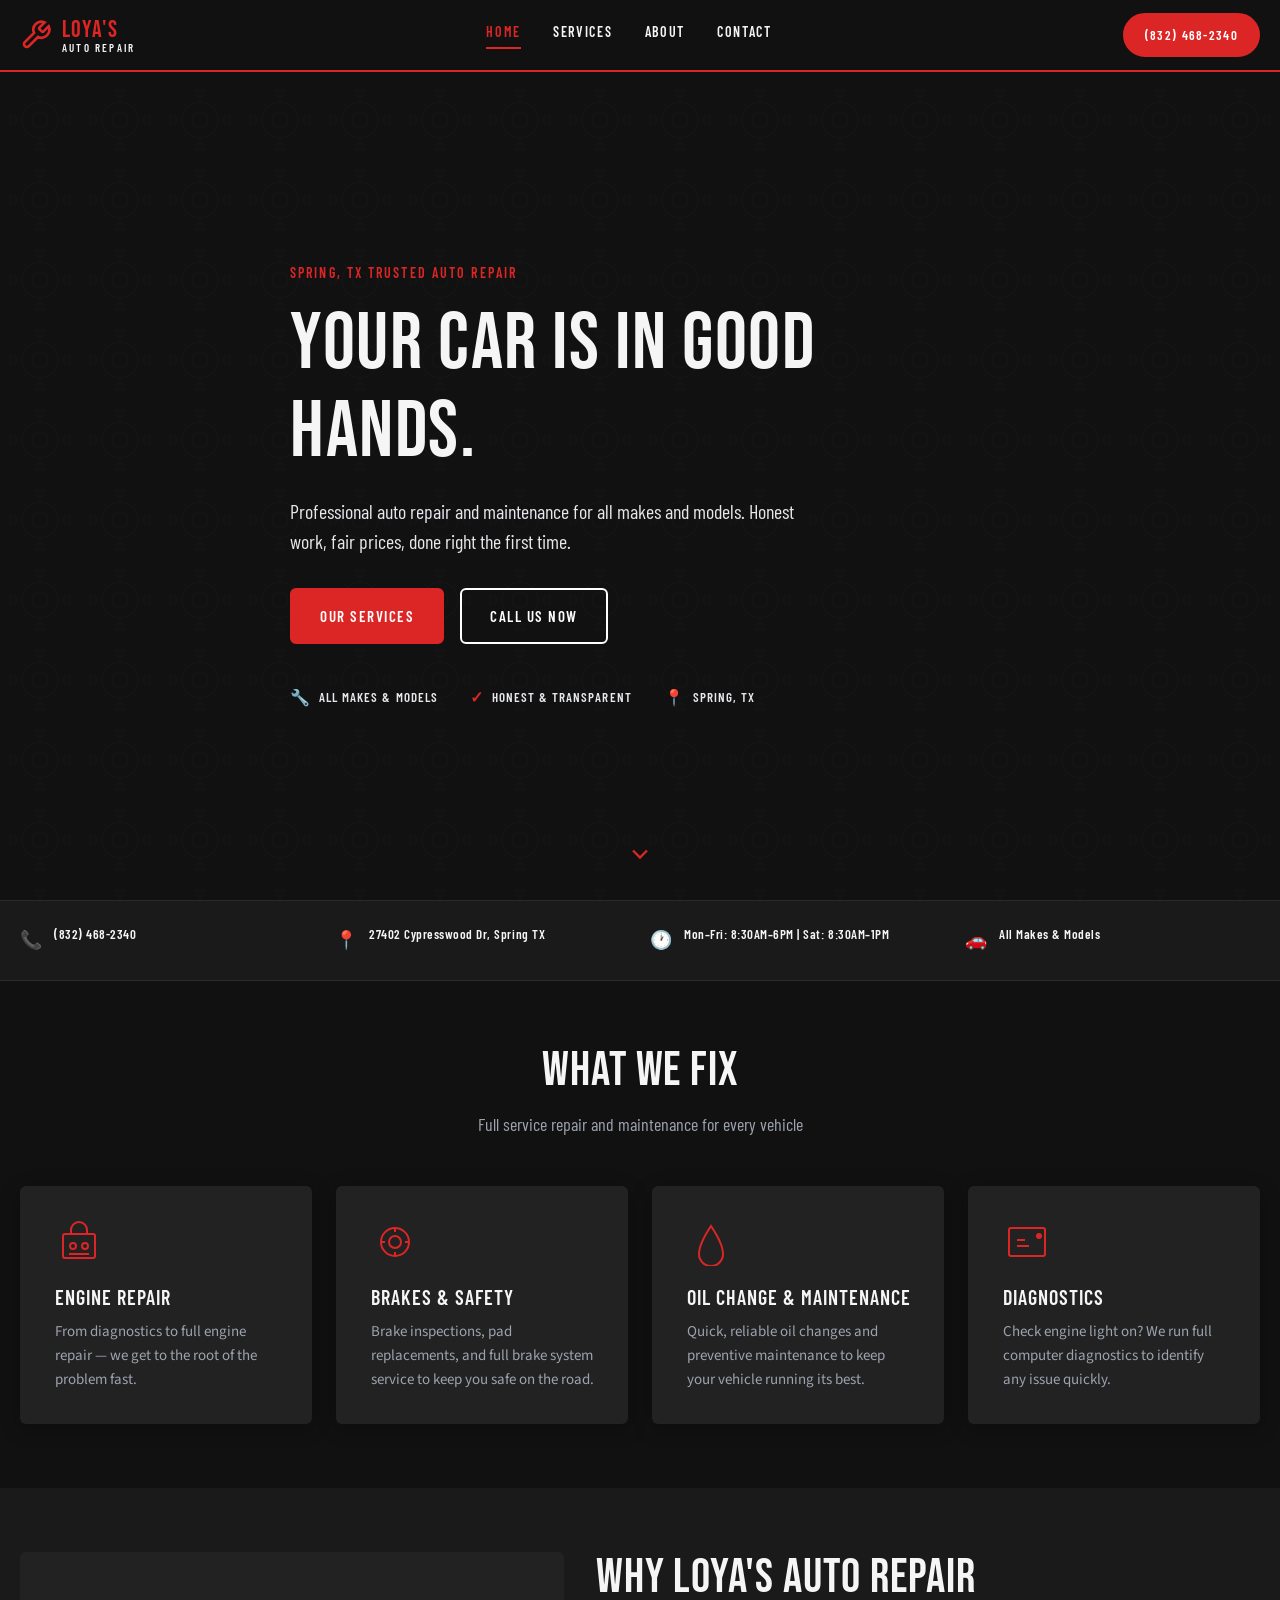
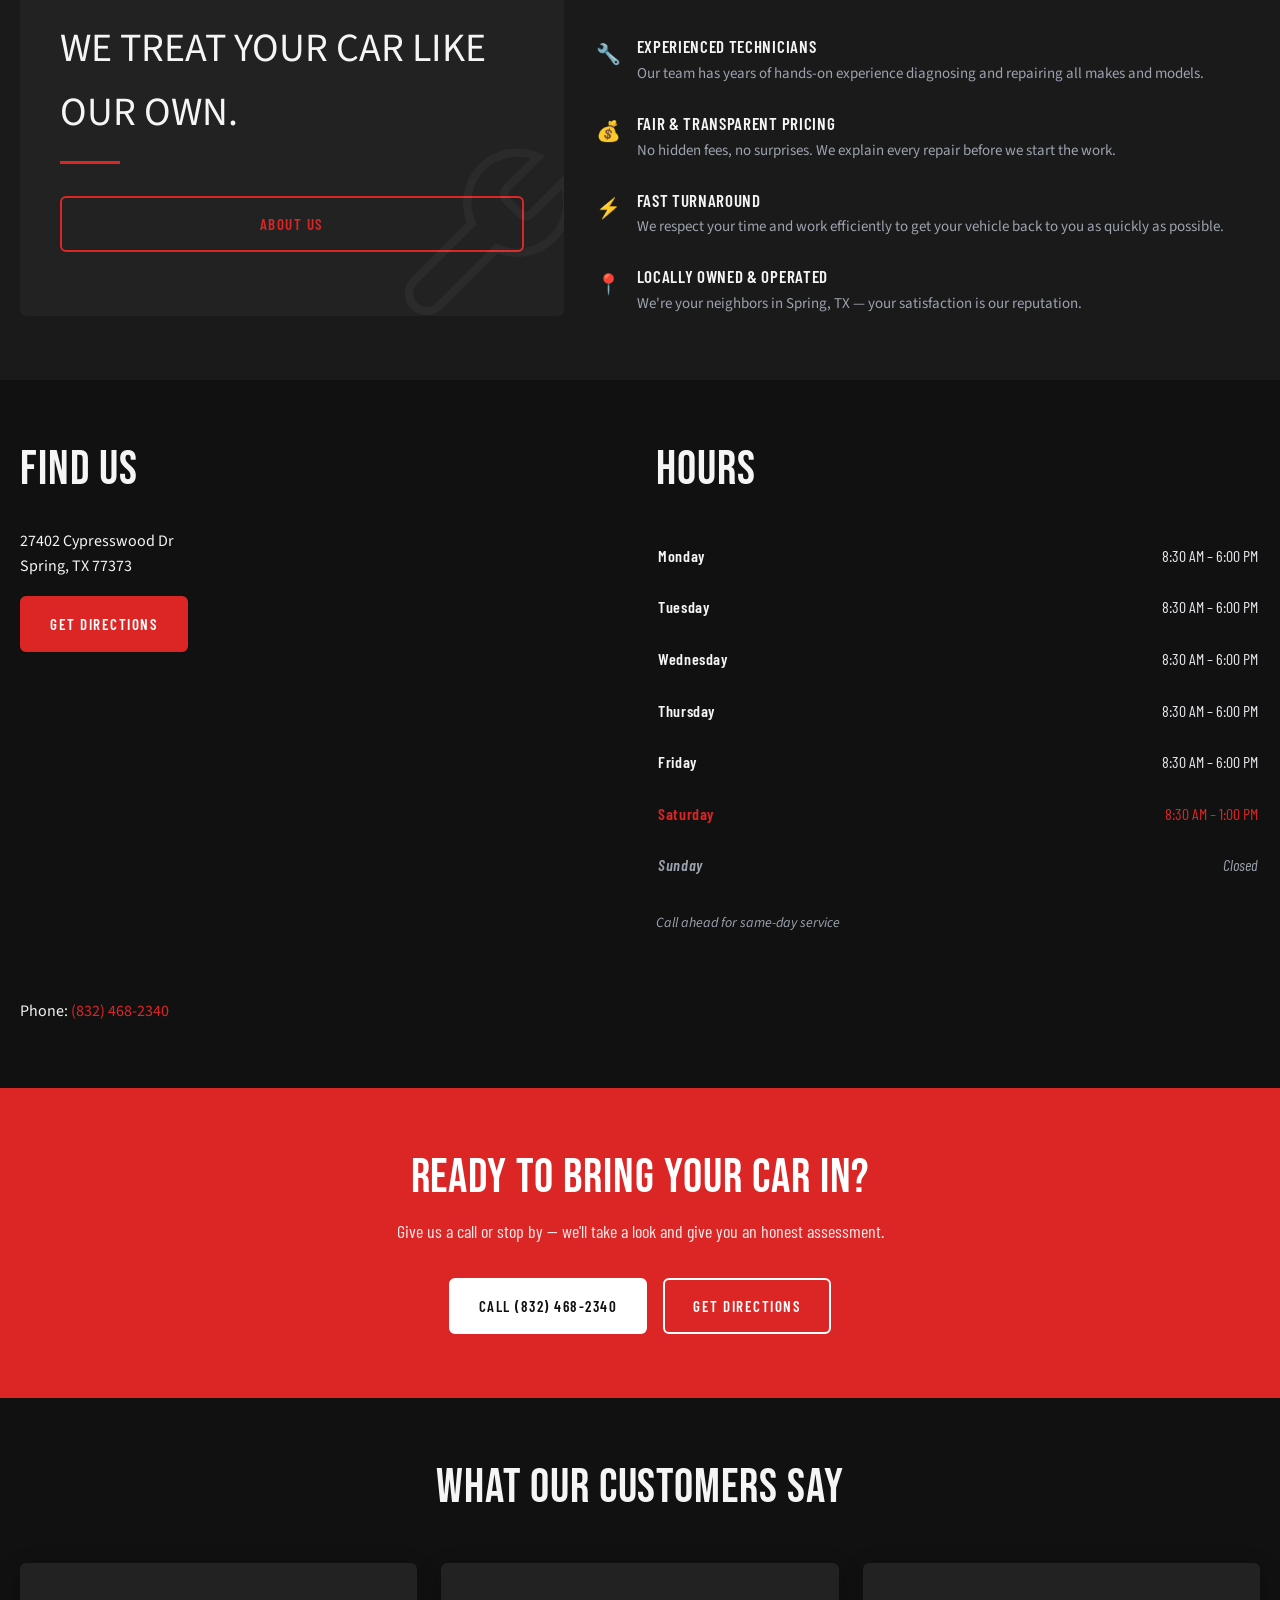
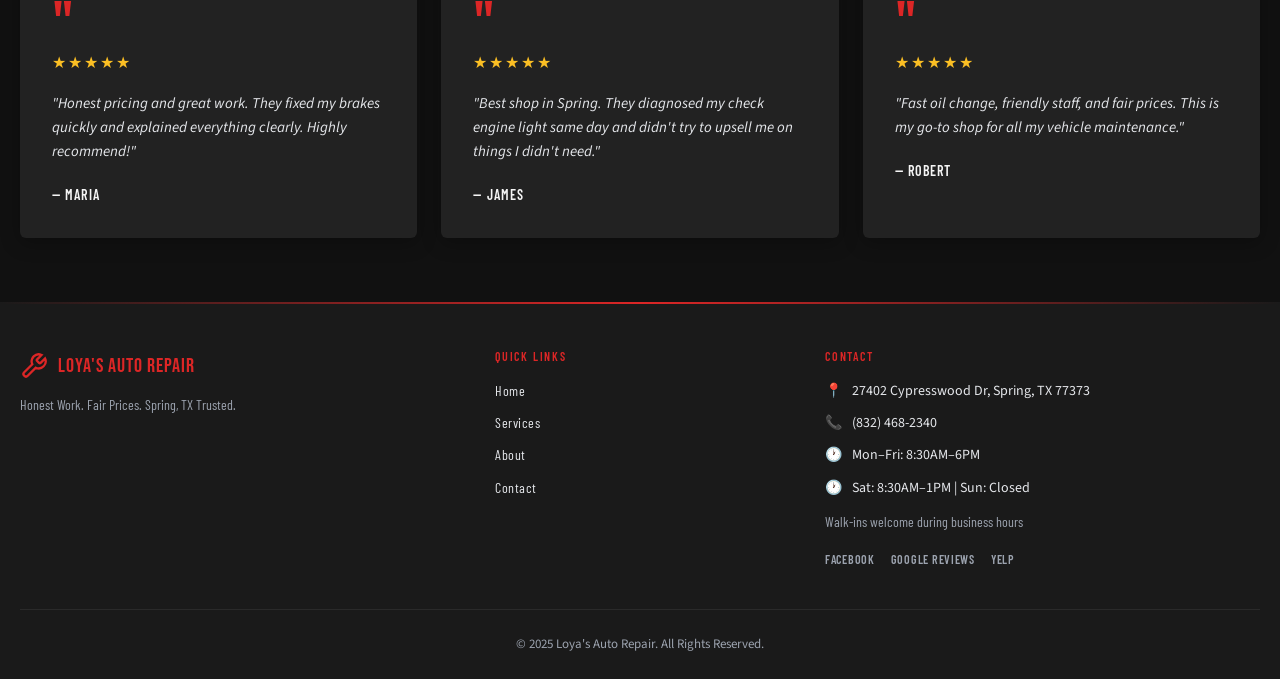
==== index.html @ 8fe856ef "Add Loya's Auto Repair multi-page website and Cursor skills" ====
<!DOCTYPE html>
<html lang="en">
<head>
  <meta charset="UTF-8">
  <meta name="viewport" content="width=device-width, initial-scale=1.0">
  <meta name="description" content="Loya's Auto Repair — Professional auto repair and maintenance in Spring, TX. Honest work, fair prices, all makes and models.">
  <title>Loya's Auto Repair | Spring, TX Trusted Auto Repair</title>
  <link rel="icon" type="image/svg+xml" href="data:image/svg+xml,%3Csvg xmlns='http://www.w3.org/2000/svg' viewBox='0 0 24 24' fill='none' stroke='%23dc2626' stroke-width='2'%3E%3Cpath d='M14.7 6.3a1 1 0 000 1.4l1.6 1.6a1 1 0 001.4 0l3.77-3.77a6 6 0 01-7.94 7.94l-6.91 6.91a2.12 2.12 0 01-3-3l6.91-6.91a6 6 0 017.94-7.94l-3.76 3.76z'/%3E%3C/svg%3E">
  <link rel="preconnect" href="https://fonts.googleapis.com">
  <link rel="preconnect" href="https://fonts.gstatic.com" crossorigin>
  <link href="https://fonts.googleapis.com/css2?family=Barlow+Condensed:wght@400;600&family=Bebas+Neue&family=Source+Sans+Pro:ital,wght@0,400;0,600;1,400&display=swap" rel="stylesheet">
  <link rel="stylesheet" href="style.css">
</head>
<body>

  <!-- ===================== NAVBAR ===================== -->
  <header class="navbar" role="banner">
    <div class="navbar__inner">
      <a href="index.html" class="navbar__logo" aria-label="Loya's Auto Repair — Home">
        <svg class="navbar__logo-icon" viewBox="0 0 24 24" fill="none" stroke="currentColor" stroke-width="2" aria-hidden="true">
          <path d="M14.7 6.3a1 1 0 000 1.4l1.6 1.6a1 1 0 001.4 0l3.77-3.77a6 6 0 01-7.94 7.94l-6.91 6.91a2.12 2.12 0 01-3-3l6.91-6.91a6 6 0 017.94-7.94l-3.76 3.76z"/>
        </svg>
        <div class="navbar__logo-text">
          <span class="navbar__logo-name">LOYA'S</span>
          <span class="navbar__logo-tag">Auto Repair</span>
        </div>
      </a>

      <nav class="navbar__nav" aria-label="Main navigation">
        <a href="index.html" class="navbar__link" data-nav-link>Home</a>
        <a href="services.html" class="navbar__link" data-nav-link>Services</a>
        <a href="about.html" class="navbar__link" data-nav-link>About</a>
        <a href="contact.html" class="navbar__link" data-nav-link>Contact</a>
      </nav>

      <div class="navbar__actions">
        <a href="tel:+18324682340" class="btn btn--primary btn--nav" aria-label="Call Loya's Auto Repair at 832-468-2340">(832) 468-2340</a>
      </div>

      <button class="navbar__toggle" aria-label="Open menu" aria-expanded="false" aria-controls="mobile-menu">
        <span class="navbar__toggle-bar"></span>
        <span class="navbar__toggle-bar"></span>
        <span class="navbar__toggle-bar"></span>
      </button>
    </div>
  </header>

  <nav id="mobile-menu" class="mobile-menu" aria-label="Mobile navigation">
    <a href="index.html" class="mobile-menu__link" data-nav-link>Home</a>
    <a href="services.html" class="mobile-menu__link" data-nav-link>Services</a>
    <a href="about.html" class="mobile-menu__link" data-nav-link>About</a>
    <a href="contact.html" class="mobile-menu__link" data-nav-link>Contact</a>
    <a href="tel:+18324682340" class="btn btn--primary">(832) 468-2340</a>
  </nav>

  <main>

    <!-- ===================== HERO ===================== -->
    <section class="hero" aria-label="Welcome">
      <div class="container hero__content">
        <p class="section-label hero__label animate-on-scroll" data-delay="1">Spring, TX Trusted Auto Repair</p>
        <h1 class="hero__title animate-on-scroll" data-delay="2">YOUR CAR IS IN GOOD HANDS.</h1>
        <p class="hero__subtitle animate-on-scroll" data-delay="3">
          Professional auto repair and maintenance for all makes and models. Honest work, fair prices, done right the first time.
        </p>
        <div class="btn-group animate-on-scroll" data-delay="4">
          <a href="services.html" class="btn btn--primary">Our Services</a>
          <a href="tel:+18324682340" class="btn btn--outline-white">Call Us Now</a>
        </div>
        <div class="hero__badges animate-on-scroll" data-delay="5">
          <span class="hero__badge"><span class="hero__badge-icon" aria-hidden="true">🔧</span> All Makes &amp; Models</span>
          <span class="hero__badge"><span class="hero__badge-icon" aria-hidden="true">✓</span> Honest &amp; Transparent</span>
          <span class="hero__badge"><span class="hero__badge-icon" aria-hidden="true">📍</span> Spring, TX</span>
        </div>
      </div>
      <a href="#info-bar" class="hero__scroll" aria-label="Scroll down">
        <svg width="28" height="28" viewBox="0 0 24 24" fill="none" stroke="currentColor" stroke-width="2" aria-hidden="true">
          <path d="M6 9l6 6 6-6"/>
        </svg>
      </a>
    </section>

    <!-- ===================== QUICK INFO BAR ===================== -->
    <section id="info-bar" class="info-bar" aria-label="Quick contact information">
      <div class="container">
        <div class="info-bar__grid">
          <div class="info-bar__item">
            <span class="info-bar__icon" aria-hidden="true">📞</span>
            <a href="tel:+18324682340" class="info-bar__text">(832) 468-2340</a>
          </div>
          <div class="info-bar__item">
            <span class="info-bar__icon" aria-hidden="true">📍</span>
            <a href="https://www.google.com/maps/search/?api=1&query=27402+Cypresswood+Dr,+Spring,+TX+77373" class="info-bar__text" target="_blank" rel="noopener noreferrer">27402 Cypresswood Dr, Spring TX</a>
          </div>
          <div class="info-bar__item">
            <span class="info-bar__icon" aria-hidden="true">🕐</span>
            <span class="info-bar__text">Mon–Fri: 8:30AM–6PM | Sat: 8:30AM–1PM</span>
          </div>
          <div class="info-bar__item">
            <span class="info-bar__icon" aria-hidden="true">🚗</span>
            <span class="info-bar__text">All Makes &amp; Models</span>
          </div>
        </div>
      </div>
    </section>

    <!-- ===================== SERVICES SNAPSHOT ===================== -->
    <section class="section" aria-labelledby="services-heading">
      <div class="container">
        <div class="section-header animate-on-scroll">
          <h2 id="services-heading" class="section-title">WHAT WE FIX</h2>
          <p class="section-subtitle">Full service repair and maintenance for every vehicle</p>
        </div>
        <div class="cards-grid cards-grid--4">
          <article class="card animate-on-scroll" data-delay="1">
            <svg class="card__icon" viewBox="0 0 48 48" fill="none" stroke="currentColor" stroke-width="2" aria-hidden="true">
              <rect x="8" y="16" width="32" height="24" rx="2"/>
              <path d="M16 16V12a8 8 0 0116 0v4"/>
              <circle cx="18" cy="28" r="3"/><circle cx="30" cy="28" r="3"/>
              <path d="M14 36h20"/>
            </svg>
            <h3 class="card__title">Engine Repair</h3>
            <p class="card__text">From diagnostics to full engine repair — we get to the root of the problem fast.</p>
          </article>
          <article class="card animate-on-scroll" data-delay="2">
            <svg class="card__icon" viewBox="0 0 48 48" fill="none" stroke="currentColor" stroke-width="2" aria-hidden="true">
              <circle cx="24" cy="24" r="14"/>
              <circle cx="24" cy="24" r="6"/>
              <path d="M24 10v4M24 34v4M10 24h4M34 24h4"/>
            </svg>
            <h3 class="card__title">Brakes &amp; Safety</h3>
            <p class="card__text">Brake inspections, pad replacements, and full brake system service to keep you safe on the road.</p>
          </article>
          <article class="card animate-on-scroll" data-delay="3">
            <svg class="card__icon" viewBox="0 0 48 48" fill="none" stroke="currentColor" stroke-width="2" aria-hidden="true">
              <path d="M24 8c-8 12-12 20-12 28a12 12 0 0024 0c0-8-4-16-12-28z"/>
            </svg>
            <h3 class="card__title">Oil Change &amp; Maintenance</h3>
            <p class="card__text">Quick, reliable oil changes and preventive maintenance to keep your vehicle running its best.</p>
          </article>
          <article class="card animate-on-scroll" data-delay="4">
            <svg class="card__icon" viewBox="0 0 48 48" fill="none" stroke="currentColor" stroke-width="2" aria-hidden="true">
              <rect x="6" y="10" width="36" height="28" rx="2"/>
              <path d="M14 22h8M14 28h12"/>
              <circle cx="36" cy="18" r="2" fill="currentColor"/>
            </svg>
            <h3 class="card__title">Diagnostics</h3>
            <p class="card__text">Check engine light on? We run full computer diagnostics to identify any issue quickly.</p>
          </article>
        </div>
      </div>
    </section>

    <!-- ===================== WHY CHOOSE LOYA'S ===================== -->
    <section class="section" style="background: var(--bg-secondary);" aria-labelledby="why-heading">
      <div class="container">
        <div class="split split--45-55">
          <div class="split__panel split__panel--dark animate-on-scroll">
            <svg class="split__wrench-bg" viewBox="0 0 24 24" fill="none" stroke="currentColor" stroke-width="1" aria-hidden="true">
              <path d="M14.7 6.3a1 1 0 000 1.4l1.6 1.6a1 1 0 001.4 0l3.77-3.77a6 6 0 01-7.94 7.94l-6.91 6.91a2.12 2.12 0 01-3-3l6.91-6.91a6 6 0 017.94-7.94l-3.76 3.76z"/>
            </svg>
            <blockquote class="split__quote">WE TREAT YOUR CAR LIKE OUR OWN.</blockquote>
            <div class="split__accent-line" aria-hidden="true"></div>
            <a href="about.html" class="btn btn--outline-red">About Us</a>
          </div>
          <div class="animate-on-scroll" data-delay="2">
            <h2 id="why-heading" class="section-title mb-2">WHY LOYA'S AUTO REPAIR</h2>
            <ul class="feature-list">
              <li class="feature-item">
                <span class="feature-item__icon" aria-hidden="true">🔧</span>
                <div>
                  <h3 class="feature-item__title">Experienced Technicians</h3>
                  <p class="feature-item__text">Our team has years of hands-on experience diagnosing and repairing all makes and models.</p>
                </div>
              </li>
              <li class="feature-item">
                <span class="feature-item__icon" aria-hidden="true">💰</span>
                <div>
                  <h3 class="feature-item__title">Fair &amp; Transparent Pricing</h3>
                  <p class="feature-item__text">No hidden fees, no surprises. We explain every repair before we start the work.</p>
                </div>
              </li>
              <li class="feature-item">
                <span class="feature-item__icon" aria-hidden="true">⚡</span>
                <div>
                  <h3 class="feature-item__title">Fast Turnaround</h3>
                  <p class="feature-item__text">We respect your time and work efficiently to get your vehicle back to you as quickly as possible.</p>
                </div>
              </li>
              <li class="feature-item">
                <span class="feature-item__icon" aria-hidden="true">📍</span>
                <div>
                  <h3 class="feature-item__title">Locally Owned &amp; Operated</h3>
                  <p class="feature-item__text">We're your neighbors in Spring, TX — your satisfaction is our reputation.</p>
                </div>
              </li>
            </ul>
          </div>
        </div>
      </div>
    </section>

    <!-- ===================== HOURS & LOCATION ===================== -->
    <section class="section" aria-labelledby="find-us-heading">
      <div class="container">
        <div class="split split--50-50">
          <div class="animate-on-scroll">
            <h2 id="find-us-heading" class="section-title mb-2">FIND US</h2>
            <address style="font-style: normal; margin-bottom: 1rem;">
              <p>27402 Cypresswood Dr</p>
              <p>Spring, TX 77373</p>
            </address>
            <a href="https://www.google.com/maps/search/?api=1&query=27402+Cypresswood+Dr,+Spring,+TX+77373" class="btn btn--primary mb-2" target="_blank" rel="noopener noreferrer">Get Directions</a>
            <!-- Add Google Maps embed -->
            <iframe
              class="map-embed"
              title="Loya's Auto Repair location on Google Maps"
              src="https://maps.google.com/maps?q=27402+Cypresswood+Dr,Spring,TX+77373&hl=en&z=15&output=embed"
              loading="lazy"
              referrerpolicy="no-referrer-when-downgrade"
              allowfullscreen>
            </iframe>
            <p class="mt-2">Phone: <a href="tel:+18324682340" class="text-accent">(832) 468-2340</a></p>
          </div>
          <div class="animate-on-scroll" data-delay="2">
            <h2 class="section-title mb-2">HOURS</h2>
            <table class="hours-table" aria-label="Business hours">
              <tbody>
                <tr><td>Monday</td><td>8:30 AM – 6:00 PM</td></tr>
                <tr><td>Tuesday</td><td>8:30 AM – 6:00 PM</td></tr>
                <tr><td>Wednesday</td><td>8:30 AM – 6:00 PM</td></tr>
                <tr><td>Thursday</td><td>8:30 AM – 6:00 PM</td></tr>
                <tr><td>Friday</td><td>8:30 AM – 6:00 PM</td></tr>
                <tr class="hours--saturday"><td>Saturday</td><td>8:30 AM – 1:00 PM</td></tr>
                <tr class="hours--sunday"><td>Sunday</td><td>Closed</td></tr>
              </tbody>
            </table>
            <p class="hours-note">Call ahead for same-day service</p>
          </div>
        </div>
      </div>
    </section>

    <!-- ===================== CTA BANNER ===================== -->
    <section class="cta-banner" aria-labelledby="cta-heading">
      <div class="container animate-on-scroll">
        <h2 id="cta-heading" class="cta-banner__title">READY TO BRING YOUR CAR IN?</h2>
        <p class="cta-banner__text">Give us a call or stop by — we'll take a look and give you an honest assessment.</p>
        <div class="btn-group">
          <a href="tel:+18324682340" class="btn btn--white">Call (832) 468-2340</a>
          <a href="https://www.google.com/maps/search/?api=1&query=27402+Cypresswood+Dr,+Spring,+TX+77373" class="btn btn--outline-white" target="_blank" rel="noopener noreferrer">Get Directions</a>
        </div>
      </div>
    </section>

    <!-- ===================== TESTIMONIALS ===================== -->
    <!-- Replace with real reviews -->
    <section class="section" aria-labelledby="testimonials-heading">
      <div class="container">
        <div class="section-header animate-on-scroll">
          <h2 id="testimonials-heading" class="section-title">WHAT OUR CUSTOMERS SAY</h2>
        </div>
        <div class="testimonials-grid">
          <article class="testimonial-card animate-on-scroll" data-delay="1">
            <div class="testimonial-card__quote-mark" aria-hidden="true">"</div>
            <div class="testimonial-card__stars" aria-label="5 out of 5 stars">★★★★★</div>
            <p class="testimonial-card__text">"Honest pricing and great work. They fixed my brakes quickly and explained everything clearly. Highly recommend!"</p>
            <p class="testimonial-card__author">— Maria</p>
          </article>
          <article class="testimonial-card animate-on-scroll" data-delay="2">
            <div class="testimonial-card__quote-mark" aria-hidden="true">"</div>
            <div class="testimonial-card__stars" aria-label="5 out of 5 stars">★★★★★</div>
            <p class="testimonial-card__text">"Best shop in Spring. They diagnosed my check engine light same day and didn't try to upsell me on things I didn't need."</p>
            <p class="testimonial-card__author">— James</p>
          </article>
          <article class="testimonial-card animate-on-scroll" data-delay="3">
            <div class="testimonial-card__quote-mark" aria-hidden="true">"</div>
            <div class="testimonial-card__stars" aria-label="5 out of 5 stars">★★★★★</div>
            <p class="testimonial-card__text">"Fast oil change, friendly staff, and fair prices. This is my go-to shop for all my vehicle maintenance."</p>
            <p class="testimonial-card__author">— Robert</p>
          </article>
        </div>
      </div>
    </section>

  </main>

  <!-- ===================== FOOTER ===================== -->
  <footer class="footer" role="contentinfo">
    <div class="container">
      <div class="footer__grid">
        <div>
          <div class="footer__logo">
            <svg width="28" height="28" viewBox="0 0 24 24" fill="none" stroke="#dc2626" stroke-width="2" aria-hidden="true">
              <path d="M14.7 6.3a1 1 0 000 1.4l1.6 1.6a1 1 0 001.4 0l3.77-3.77a6 6 0 01-7.94 7.94l-6.91 6.91a2.12 2.12 0 01-3-3l6.91-6.91a6 6 0 017.94-7.94l-3.76 3.76z"/>
            </svg>
            <span class="navbar__logo-name" style="font-size: 1.25rem;">LOYA'S AUTO REPAIR</span>
          </div>
          <p class="footer__tagline">Honest Work. Fair Prices. Spring, TX Trusted.</p>
        </div>
        <div>
          <h3 class="footer__heading">Quick Links</h3>
          <nav class="footer__links" aria-label="Footer navigation">
            <a href="index.html" class="footer__link">Home</a>
            <a href="services.html" class="footer__link">Services</a>
            <a href="about.html" class="footer__link">About</a>
            <a href="contact.html" class="footer__link">Contact</a>
          </nav>
        </div>
        <div>
          <h3 class="footer__heading">Contact</h3>
          <div class="footer__contact-item">
            <span aria-hidden="true">📍</span>
            <a href="https://www.google.com/maps/search/?api=1&query=27402+Cypresswood+Dr,+Spring,+TX+77373" target="_blank" rel="noopener noreferrer">27402 Cypresswood Dr, Spring, TX 77373</a>
          </div>
          <div class="footer__contact-item">
            <span aria-hidden="true">📞</span>
            <a href="tel:+18324682340">(832) 468-2340</a>
          </div>
          <div class="footer__contact-item">
            <span aria-hidden="true">🕐</span>
            <span>Mon–Fri: 8:30AM–6PM</span>
          </div>
          <div class="footer__contact-item">
            <span aria-hidden="true">🕐</span>
            <span>Sat: 8:30AM–1PM | Sun: Closed</span>
          </div>
          <p class="footer__tagline" style="margin-top: 0.75rem;">Walk-ins welcome during business hours</p>
          <div class="footer__social">
            <a href="#" class="footer__social-link" aria-label="Facebook (placeholder)">Facebook</a>
            <a href="#" class="footer__social-link" aria-label="Google Reviews (placeholder)">Google Reviews</a>
            <a href="#" class="footer__social-link" aria-label="Yelp (placeholder)">Yelp</a>
          </div>
        </div>
      </div>
      <div class="footer__bottom">
        <p>&copy; 2025 Loya's Auto Repair. All Rights Reserved.</p>
      </div>
    </div>
  </footer>

  <script src="main.js"></script>
</body>
</html>
---- style.css ----
/* ==========================================================================
   Loya's Auto Repair — Shared Styles
   Mobile-first | Breakpoints: 480px | 768px | 1024px | 1280px
   ========================================================================== */

/* --------------------------------------------------------------------------
   CSS Variables
   -------------------------------------------------------------------------- */
:root {
  --bg-primary: #111111;
  --bg-secondary: #1a1a1a;
  --bg-card: #222222;
  --bg-light: #f5f5f5;
  --accent: #dc2626;
  --accent-hover: #ef4444;
  --accent-light: rgba(220, 38, 38, 0.1);
  --silver: #9ca3af;
  --silver-light: #e5e7eb;
  --text-primary: #f5f5f5;
  --text-dark: #111111;
  --text-secondary: #9ca3af;
  --border: #2a2a2a;
  --radius: 6px;
  --font-display: 'Bebas Neue', sans-serif;
  --font-sub: 'Barlow Condensed', sans-serif;
  --font-body: 'Source Sans Pro', sans-serif;
  --shadow: 0 4px 20px rgba(0, 0, 0, 0.3);
  --shadow-hover: 0 8px 32px rgba(0, 0, 0, 0.5);
  --nav-height: 72px;
  --transition: 0.25s ease;
}

/* --------------------------------------------------------------------------
   Reset & Base
   -------------------------------------------------------------------------- */
*,
*::before,
*::after {
  box-sizing: border-box;
  margin: 0;
  padding: 0;
}

html {
  scroll-behavior: smooth;
  -webkit-text-size-adjust: 100%;
}

body {
  font-family: var(--font-body);
  font-size: 1rem;
  line-height: 1.6;
  color: var(--text-primary);
  background-color: var(--bg-primary);
  overflow-x: hidden;
}

img,
svg {
  display: block;
  max-width: 100%;
}

a {
  color: inherit;
  text-decoration: none;
}

ul {
  list-style: none;
}

button,
input,
select,
textarea {
  font: inherit;
  color: inherit;
}

/* Focus styles */
:focus-visible {
  outline: 2px solid var(--accent);
  outline-offset: 3px;
}

/* --------------------------------------------------------------------------
   Typography
   -------------------------------------------------------------------------- */
h1, h2, h3, h4 {
  font-family: var(--font-display);
  font-weight: 400;
  line-height: 1.1;
  letter-spacing: 0.02em;
}

.section-label {
  font-family: var(--font-sub);
  font-weight: 600;
  font-size: 0.875rem;
  letter-spacing: 0.15em;
  text-transform: uppercase;
  color: var(--accent);
}

.section-title {
  font-size: clamp(2rem, 5vw, 3rem);
  margin-bottom: 0.75rem;
}

.section-subtitle {
  font-family: var(--font-sub);
  font-size: 1.125rem;
  font-weight: 400;
  color: var(--text-secondary);
  max-width: 600px;
}

/* --------------------------------------------------------------------------
   Layout Utilities
   -------------------------------------------------------------------------- */
.container {
  width: 100%;
  max-width: 1280px;
  margin: 0 auto;
  padding: 0 1.25rem;
}

.section {
  padding: 4rem 0;
}

.section-header {
  text-align: center;
  margin-bottom: 3rem;
}

.section-header .section-subtitle {
  margin: 0.5rem auto 0;
}

/* --------------------------------------------------------------------------
   Buttons
   -------------------------------------------------------------------------- */
.btn {
  display: inline-flex;
  align-items: center;
  justify-content: center;
  gap: 0.5rem;
  font-family: var(--font-sub);
  font-weight: 600;
  font-size: 0.9375rem;
  letter-spacing: 0.1em;
  text-transform: uppercase;
  padding: 0.875rem 1.75rem;
  border-radius: var(--radius);
  border: 2px solid transparent;
  cursor: pointer;
  transition: background var(--transition), color var(--transition),
    border-color var(--transition), transform var(--transition),
    box-shadow var(--transition);
  white-space: nowrap;
}

.btn:hover {
  transform: translateY(-2px);
}

.btn--primary {
  background: var(--accent);
  color: #fff;
  border-color: var(--accent);
}

.btn--primary:hover {
  background: var(--accent-hover);
  border-color: var(--accent-hover);
}

.btn--outline-white {
  background: transparent;
  color: #fff;
  border-color: #fff;
}

.btn--outline-white:hover {
  background: #fff;
  color: var(--text-dark);
}

.btn--outline-red {
  background: transparent;
  color: var(--accent);
  border-color: var(--accent);
}

.btn--outline-red:hover {
  background: var(--accent);
  color: #fff;
}

.btn--white {
  background: #fff;
  color: var(--text-dark);
  border-color: #fff;
}

.btn--white:hover {
  background: var(--silver-light);
}

.btn--nav {
  padding: 0.625rem 1.25rem;
  border-radius: 999px;
  font-size: 0.8125rem;
}

.btn-group {
  display: flex;
  flex-wrap: wrap;
  gap: 1rem;
}

/* --------------------------------------------------------------------------
   Navbar
   -------------------------------------------------------------------------- */
.navbar {
  position: fixed;
  top: 0;
  left: 0;
  right: 0;
  z-index: 1000;
  height: var(--nav-height);
  background: var(--bg-primary);
  border-bottom: 2px solid var(--accent);
}

.navbar__inner {
  display: flex;
  align-items: center;
  justify-content: space-between;
  height: 100%;
  max-width: 1280px;
  margin: 0 auto;
  padding: 0 1.25rem;
}

.navbar__logo {
  display: flex;
  align-items: center;
  gap: 0.625rem;
}

.navbar__logo-icon {
  width: 32px;
  height: 32px;
  flex-shrink: 0;
  color: var(--accent);
}

.navbar__logo-text {
  display: flex;
  flex-direction: column;
  line-height: 1;
}

.navbar__logo-name {
  font-family: var(--font-display);
  font-size: 1.5rem;
  color: var(--accent);
  letter-spacing: 0.05em;
}

.navbar__logo-tag {
  font-family: var(--font-sub);
  font-weight: 600;
  font-size: 0.6875rem;
  letter-spacing: 0.2em;
  text-transform: uppercase;
  color: var(--text-primary);
}

.navbar__nav {
  display: none;
  align-items: center;
  gap: 2rem;
}

.navbar__link {
  font-family: var(--font-sub);
  font-weight: 600;
  font-size: 0.875rem;
  letter-spacing: 0.12em;
  text-transform: uppercase;
  color: var(--text-primary);
  padding-bottom: 4px;
  border-bottom: 2px solid transparent;
  transition: color var(--transition), border-color var(--transition);
}

.navbar__link:hover,
.navbar__link--active {
  color: var(--accent);
}

.navbar__link--active {
  border-bottom-color: var(--accent);
}

.navbar__actions {
  display: none;
  align-items: center;
  gap: 1.5rem;
}

.navbar__toggle {
  display: flex;
  flex-direction: column;
  justify-content: center;
  gap: 5px;
  width: 44px;
  height: 44px;
  background: none;
  border: none;
  cursor: pointer;
  padding: 8px;
}

.navbar__toggle-bar {
  display: block;
  width: 100%;
  height: 2px;
  background: var(--text-primary);
  transition: transform var(--transition), opacity var(--transition);
}

.navbar__toggle[aria-expanded="true"] .navbar__toggle-bar:nth-child(1) {
  transform: translateY(7px) rotate(45deg);
}

.navbar__toggle[aria-expanded="true"] .navbar__toggle-bar:nth-child(2) {
  opacity: 0;
}

.navbar__toggle[aria-expanded="true"] .navbar__toggle-bar:nth-child(3) {
  transform: translateY(-7px) rotate(-45deg);
}

/* Mobile menu */
.mobile-menu {
  position: fixed;
  top: var(--nav-height);
  left: 0;
  right: 0;
  bottom: 0;
  background: var(--bg-primary);
  z-index: 999;
  display: flex;
  flex-direction: column;
  align-items: center;
  justify-content: center;
  gap: 2rem;
  transform: translateY(-100%);
  opacity: 0;
  visibility: hidden;
  transition: transform 0.35s ease, opacity 0.35s ease, visibility 0.35s;
}

.mobile-menu.is-open {
  transform: translateY(0);
  opacity: 1;
  visibility: visible;
}

.mobile-menu__link {
  font-family: var(--font-sub);
  font-weight: 600;
  font-size: 1.5rem;
  letter-spacing: 0.15em;
  text-transform: uppercase;
  color: var(--text-primary);
  transition: color var(--transition);
}

.mobile-menu__link:hover,
.mobile-menu__link--active {
  color: var(--accent);
}

@media (min-width: 1024px) {
  .navbar__nav,
  .navbar__actions {
    display: flex;
  }

  .navbar__toggle {
    display: none;
  }
}

/* --------------------------------------------------------------------------
   Hero — Home
   -------------------------------------------------------------------------- */
.hero {
  position: relative;
  min-height: 100vh;
  display: flex;
  align-items: center;
  padding-top: var(--nav-height);
  background-color: var(--bg-primary);
  overflow: hidden;
}

/* Mechanical gear texture — CSS only */
.hero::before {
  content: '';
  position: absolute;
  inset: 0;
  background-image: url("data:image/svg+xml,%3Csvg xmlns='http://www.w3.org/2000/svg' width='80' height='80' viewBox='0 0 80 80'%3E%3Cg fill='none' stroke='%23ffffff' stroke-width='1'%3E%3Ccircle cx='40' cy='40' r='18'/%3E%3Ccircle cx='40' cy='40' r='8'/%3E%3Cpath d='M40 22v-6M40 64v-6M22 40h-6M64 40h-6M28.3 28.3l-4.2-4.2M55.9 55.9l-4.2-4.2M28.3 51.7l-4.2 4.2M55.9 24.1l-4.2 4.2'/%3E%3Crect x='36' y='10' width='8' height='6' rx='1'/%3E%3Crect x='36' y='64' width='8' height='6' rx='1'/%3E%3Crect x='10' y='36' width='6' height='8' rx='1'/%3E%3Crect x='64' y='36' width='6' height='8' rx='1'/%3E%3C/g%3E%3C/svg%3E");
  background-size: 80px 80px;
  opacity: 0.02;
  pointer-events: none;
}

.hero__content {
  position: relative;
  z-index: 1;
  max-width: 700px;
  padding: 3rem 0;
}

.hero__label {
  margin-bottom: 1rem;
}

.hero__title {
  font-size: clamp(2.75rem, 8vw, 5rem);
  margin-bottom: 1.25rem;
}

.hero__subtitle {
  font-family: var(--font-sub);
  font-size: clamp(1rem, 2.5vw, 1.25rem);
  font-weight: 400;
  color: var(--silver-light);
  margin-bottom: 2rem;
  max-width: 540px;
  line-height: 1.5;
}

.hero__badges {
  display: flex;
  flex-wrap: wrap;
  gap: 1.25rem 2rem;
  margin-top: 2.5rem;
}

.hero__badge {
  display: flex;
  align-items: center;
  gap: 0.5rem;
  font-family: var(--font-sub);
  font-size: 0.8125rem;
  font-weight: 600;
  letter-spacing: 0.08em;
  text-transform: uppercase;
  color: var(--silver-light);
}

.hero__badge-icon {
  color: var(--accent);
  font-size: 1rem;
}

.hero__scroll {
  position: absolute;
  bottom: 2rem;
  left: 50%;
  transform: translateX(-50%);
  color: var(--accent);
  animation: bounce 2s infinite;
}

@keyframes bounce {
  0%, 100% { transform: translateX(-50%) translateY(0); }
  50% { transform: translateX(-50%) translateY(8px); }
}

/* Page hero (inner pages) */
.page-hero {
  padding: calc(var(--nav-height) + 3rem) 0 3rem;
  background: var(--bg-primary);
  position: relative;
}

.page-hero--accent {
  border-left: 4px solid var(--accent);
  padding-left: 1.5rem;
}

.page-hero__title {
  font-size: clamp(2.5rem, 6vw, 4rem);
  margin-bottom: 0.75rem;
}

.page-hero__subtitle {
  font-family: var(--font-sub);
  font-size: 1.125rem;
  color: var(--text-secondary);
  max-width: 600px;
}

/* --------------------------------------------------------------------------
   Quick Info Bar
   -------------------------------------------------------------------------- */
.info-bar {
  background: var(--bg-secondary);
  padding: 1.5rem 0;
  border-top: 1px solid var(--border);
  border-bottom: 1px solid var(--border);
}

.info-bar__grid {
  display: grid;
  grid-template-columns: 1fr 1fr;
  gap: 1.25rem;
}

.info-bar__item {
  display: flex;
  align-items: flex-start;
  gap: 0.75rem;
}

.info-bar__icon {
  color: var(--accent);
  font-size: 1.125rem;
  flex-shrink: 0;
  margin-top: 2px;
}

.info-bar__text {
  font-family: var(--font-sub);
  font-size: 0.8125rem;
  font-weight: 600;
  letter-spacing: 0.04em;
  line-height: 1.4;
}

.info-bar__item a:hover {
  color: var(--accent);
}

@media (min-width: 768px) {
  .info-bar__grid {
    grid-template-columns: repeat(4, 1fr);
  }
}

/* --------------------------------------------------------------------------
   Service Cards
   -------------------------------------------------------------------------- */
.cards-grid {
  display: grid;
  grid-template-columns: 1fr;
  gap: 1.5rem;
}

.card {
  background: var(--bg-card);
  border-radius: var(--radius);
  padding: 2rem;
  box-shadow: var(--shadow);
  border-left: 3px solid transparent;
  transition: transform var(--transition), box-shadow var(--transition),
    border-color var(--transition);
}

.card:hover {
  transform: translateY(-4px);
  box-shadow: var(--shadow-hover);
  border-left-color: var(--accent);
}

.card__icon {
  width: 48px;
  height: 48px;
  color: var(--accent);
  margin-bottom: 1.25rem;
}

.card__title {
  font-family: var(--font-sub);
  font-weight: 600;
  font-size: 1.25rem;
  letter-spacing: 0.05em;
  text-transform: uppercase;
  margin-bottom: 0.75rem;
}

.card__text {
  color: var(--text-secondary);
  font-size: 0.9375rem;
}

@media (min-width: 768px) {
  .cards-grid {
    grid-template-columns: repeat(2, 1fr);
  }
}

@media (min-width: 1024px) {
  .cards-grid--4 {
    grid-template-columns: repeat(4, 1fr);
  }
}

/* --------------------------------------------------------------------------
   Split Sections
   -------------------------------------------------------------------------- */
.split {
  display: grid;
  grid-template-columns: 1fr;
  gap: 2rem;
  align-items: stretch;
}

.split__panel {
  padding: 2.5rem;
  border-radius: var(--radius);
}

.split__panel--dark {
  background: var(--bg-card);
  position: relative;
  overflow: hidden;
  display: flex;
  flex-direction: column;
  justify-content: center;
}

.split__wrench-bg {
  position: absolute;
  right: -20px;
  bottom: -20px;
  width: 200px;
  height: 200px;
  color: #fff;
  opacity: 0.04;
  pointer-events: none;
}

.split__quote {
  font-size: clamp(1.75rem, 4vw, 2.5rem);
  position: relative;
  z-index: 1;
  margin-bottom: 1rem;
}

.split__accent-line {
  width: 60px;
  height: 3px;
  background: var(--accent);
  margin-bottom: 2rem;
}

.feature-list {
  display: flex;
  flex-direction: column;
  gap: 1.75rem;
}

.feature-item {
  display: flex;
  gap: 1rem;
}

.feature-item__icon {
  font-size: 1.25rem;
  flex-shrink: 0;
  margin-top: 2px;
}

.feature-item__title {
  font-family: var(--font-sub);
  font-weight: 600;
  font-size: 1.0625rem;
  letter-spacing: 0.04em;
  text-transform: uppercase;
  margin-bottom: 0.375rem;
}

.feature-item__text {
  color: var(--text-secondary);
  font-size: 0.9375rem;
}

@media (min-width: 1024px) {
  .split--45-55 {
    grid-template-columns: 45fr 55fr;
  }

  .split--50-50 {
    grid-template-columns: 1fr 1fr;
  }
}

/* --------------------------------------------------------------------------
   Hours Table
   -------------------------------------------------------------------------- */
.hours-table {
  width: 100%;
}

.hours-table tr {
  border-bottom: 1px solid var(--border);
}

.hours-table td {
  padding: 0.75rem 0;
  font-family: var(--font-sub);
  font-size: 1rem;
}

.hours-table td:first-child {
  font-weight: 600;
  letter-spacing: 0.04em;
}

.hours-table td:last-child {
  text-align: right;
  color: var(--silver-light);
}

.hours-table tr.hours--saturday td {
  color: var(--accent);
}

.hours-table tr.hours--sunday td {
  color: var(--text-secondary);
  font-style: italic;
}

.hours-note {
  margin-top: 1.25rem;
  font-size: 0.875rem;
  color: var(--text-secondary);
  font-style: italic;
}

/* --------------------------------------------------------------------------
   Map Embed
   -------------------------------------------------------------------------- */
.map-embed {
  width: 100%;
  height: 250px;
  border: none;
  border-radius: var(--radius);
  margin-top: 1.5rem;
  filter: grayscale(30%);
}

.map-embed:hover {
  filter: grayscale(0%);
}

/* --------------------------------------------------------------------------
   CTA Banner
   -------------------------------------------------------------------------- */
.cta-banner {
  background: var(--accent);
  padding: 4rem 0;
  text-align: center;
}

.cta-banner__title {
  font-size: clamp(2rem, 5vw, 3rem);
  color: #fff;
  margin-bottom: 0.75rem;
}

.cta-banner__text {
  font-family: var(--font-sub);
  font-size: 1.125rem;
  color: rgba(255, 255, 255, 0.9);
  margin-bottom: 2rem;
  max-width: 560px;
  margin-left: auto;
  margin-right: auto;
}

.cta-banner .btn-group {
  justify-content: center;
}

/* --------------------------------------------------------------------------
   Testimonials
   -------------------------------------------------------------------------- */
.testimonials-grid {
  display: grid;
  grid-template-columns: 1fr;
  gap: 1.5rem;
}

.testimonial-card {
  background: var(--bg-card);
  border-radius: var(--radius);
  padding: 2rem;
  box-shadow: var(--shadow);
  position: relative;
}

.testimonial-card__quote-mark {
  font-family: var(--font-display);
  font-size: 4rem;
  color: var(--accent);
  line-height: 1;
  margin-bottom: -0.5rem;
}

.testimonial-card__stars {
  color: #fbbf24;
  font-size: 1rem;
  letter-spacing: 2px;
  margin-bottom: 1rem;
}

.testimonial-card__text {
  font-style: italic;
  color: var(--silver-light);
  margin-bottom: 1.25rem;
  font-size: 0.9375rem;
}

.testimonial-card__author {
  font-family: var(--font-sub);
  font-weight: 600;
  letter-spacing: 0.08em;
  text-transform: uppercase;
  font-size: 0.875rem;
}

@media (min-width: 768px) {
  .testimonials-grid {
    grid-template-columns: repeat(3, 1fr);
  }
}

/* --------------------------------------------------------------------------
   Services Page — Alternating Rows
   -------------------------------------------------------------------------- */
.service-row {
  display: grid;
  grid-template-columns: 1fr;
  gap: 1rem;
  padding: 2.5rem 0;
  border-bottom: 1px solid var(--border);
  align-items: start;
}

.service-row__number {
  font-family: var(--font-display);
  font-size: 3rem;
  color: var(--accent);
  line-height: 1;
}

.service-row__title {
  font-family: var(--font-sub);
  font-weight: 600;
  font-size: 1.375rem;
  letter-spacing: 0.04em;
  text-transform: uppercase;
  margin-bottom: 0.75rem;
}

.service-row__desc {
  color: var(--text-secondary);
  margin-bottom: 1rem;
}

.service-row__link {
  font-family: var(--font-sub);
  font-weight: 600;
  font-size: 0.875rem;
  letter-spacing: 0.08em;
  text-transform: uppercase;
  color: var(--accent);
  transition: color var(--transition);
}

.service-row__link:hover {
  color: var(--accent-hover);
}

@media (min-width: 768px) {
  .service-row {
    grid-template-columns: 80px 1fr;
    gap: 2rem;
  }

  .service-row--right .service-row__number {
    order: 2;
    text-align: right;
  }

  .service-row--right .service-row__content {
    order: 1;
    text-align: right;
  }
}

/* Brands grid */
.brands-grid {
  display: flex;
  flex-wrap: wrap;
  gap: 0.75rem;
  justify-content: center;
}

.brand-badge {
  font-family: var(--font-sub);
  font-weight: 600;
  font-size: 0.875rem;
  letter-spacing: 0.06em;
  text-transform: uppercase;
  padding: 0.625rem 1.25rem;
  background: var(--bg-card);
  border: 1px solid var(--border);
  border-radius: var(--radius);
  transition: border-color var(--transition), color var(--transition);
}

.brand-badge:hover {
  border-color: var(--accent);
  color: var(--accent);
}

/* --------------------------------------------------------------------------
   About Page
   -------------------------------------------------------------------------- */
.story-placeholder {
  padding: 1.5rem;
  border: 2px dashed var(--accent);
  border-radius: var(--radius);
  color: var(--text-secondary);
  font-style: italic;
  margin: 1.5rem 0;
  background: var(--accent-light);
}

.story-image {
  width: 100%;
  border-radius: var(--radius);
  aspect-ratio: 7 / 5;
  object-fit: cover;
}

.values-grid {
  display: grid;
  grid-template-columns: 1fr;
  gap: 1.5rem;
}

@media (min-width: 768px) {
  .values-grid {
    grid-template-columns: repeat(3, 1fr);
  }
}

/* Stats count-up */
.stats-grid {
  display: grid;
  grid-template-columns: repeat(2, 1fr);
  gap: 1.5rem;
  text-align: center;
}

.stat-item {
  background: var(--bg-card);
  padding: 2rem 1rem;
  border-radius: var(--radius);
  box-shadow: var(--shadow);
}

.stat-item__number {
  font-family: var(--font-display);
  font-size: clamp(2.5rem, 5vw, 3.5rem);
  color: var(--accent);
  line-height: 1;
  margin-bottom: 0.5rem;
}

.stat-item__label {
  font-family: var(--font-sub);
  font-weight: 600;
  font-size: 0.875rem;
  letter-spacing: 0.06em;
  text-transform: uppercase;
  color: var(--text-secondary);
}

@media (min-width: 768px) {
  .stats-grid {
    grid-template-columns: repeat(4, 1fr);
  }
}

/* Certifications */
.cert-row {
  display: flex;
  flex-wrap: wrap;
  gap: 1rem;
  justify-content: center;
}

.cert-badge {
  font-family: var(--font-sub);
  font-weight: 600;
  font-size: 0.8125rem;
  letter-spacing: 0.08em;
  text-transform: uppercase;
  padding: 0.75rem 1.5rem;
  background: var(--accent-light);
  border: 1px solid var(--accent);
  color: var(--accent);
  border-radius: var(--radius);
}

.team-placeholder {
  text-align: center;
  padding: 3rem 2rem;
  background: var(--bg-card);
  border-radius: var(--radius);
  border: 1px dashed var(--border);
  color: var(--text-secondary);
  font-style: italic;
}

/* --------------------------------------------------------------------------
   Contact Page
   -------------------------------------------------------------------------- */
.contact-grid {
  display: grid;
  grid-template-columns: 1fr;
  gap: 3rem;
}

.contact-info__phone {
  font-family: var(--font-display);
  font-size: 2rem;
  color: var(--accent);
  margin: 1rem 0;
  display: block;
}

.contact-info__phone:hover {
  color: var(--accent-hover);
}

.contact-info__block {
  margin-bottom: 2rem;
}

.contact-info__label {
  font-family: var(--font-sub);
  font-weight: 600;
  font-size: 0.75rem;
  letter-spacing: 0.15em;
  text-transform: uppercase;
  color: var(--accent);
  margin-bottom: 0.5rem;
}

.contact-form {
  background: var(--bg-card);
  padding: 2rem;
  border-radius: var(--radius);
  box-shadow: var(--shadow);
}

.form-group {
  margin-bottom: 1.25rem;
}

.form-group label {
  display: block;
  font-family: var(--font-sub);
  font-weight: 600;
  font-size: 0.8125rem;
  letter-spacing: 0.06em;
  text-transform: uppercase;
  margin-bottom: 0.5rem;
}

.form-group label .required {
  color: var(--accent);
}

.form-group input,
.form-group select,
.form-group textarea {
  width: 100%;
  padding: 0.75rem 1rem;
  background: var(--bg-secondary);
  border: 1px solid var(--border);
  border-radius: var(--radius);
  color: var(--text-primary);
  transition: border-color var(--transition);
}

.form-group input:focus,
.form-group select:focus,
.form-group textarea:focus {
  border-color: var(--accent);
  outline: none;
}

.form-group input.error,
.form-group select.error,
.form-group textarea.error {
  border-color: var(--accent);
}

.form-error {
  display: block;
  color: var(--accent-hover);
  font-size: 0.8125rem;
  margin-top: 0.375rem;
  min-height: 1.25rem;
}

.form-group textarea {
  min-height: 120px;
  resize: vertical;
}

.form-row {
  display: grid;
  grid-template-columns: 1fr;
  gap: 1.25rem;
}

.form-success {
  display: none;
  background: var(--accent-light);
  border: 1px solid var(--accent);
  border-radius: var(--radius);
  padding: 1.5rem;
  text-align: center;
  margin-top: 1.5rem;
}

.form-success.is-visible {
  display: block;
}

.form-success p {
  margin-bottom: 0.5rem;
}

.form-success a {
  color: var(--accent);
  font-weight: 600;
}

@media (min-width: 768px) {
  .form-row--2 {
    grid-template-columns: 1fr 1fr;
  }
}

@media (min-width: 1024px) {
  .contact-grid {
    grid-template-columns: 1fr 1fr;
  }
}

/* --------------------------------------------------------------------------
   Footer
   -------------------------------------------------------------------------- */
.footer {
  background: var(--bg-secondary);
  padding: 3rem 0 1.5rem;
  position: relative;
}

.footer::before {
  content: '';
  position: absolute;
  top: 0;
  left: 0;
  right: 0;
  height: 2px;
  background: linear-gradient(90deg, transparent, var(--accent), transparent);
}

.footer__grid {
  display: grid;
  grid-template-columns: 1fr;
  gap: 2.5rem;
  margin-bottom: 2.5rem;
}

.footer__logo {
  display: flex;
  align-items: center;
  gap: 0.625rem;
  margin-bottom: 0.75rem;
}

.footer__tagline {
  font-family: var(--font-sub);
  font-size: 0.875rem;
  color: var(--text-secondary);
}

.footer__heading {
  font-family: var(--font-sub);
  font-weight: 600;
  font-size: 0.75rem;
  letter-spacing: 0.15em;
  text-transform: uppercase;
  color: var(--accent);
  margin-bottom: 1rem;
}

.footer__links {
  display: flex;
  flex-direction: column;
  gap: 0.625rem;
}

.footer__link {
  font-family: var(--font-sub);
  font-size: 0.875rem;
  letter-spacing: 0.04em;
  color: var(--silver-light);
  transition: color var(--transition);
}

.footer__link:hover {
  color: var(--accent);
}

.footer__contact-item {
  display: flex;
  gap: 0.625rem;
  margin-bottom: 0.625rem;
  font-size: 0.875rem;
  color: var(--silver-light);
}

.footer__contact-item a:hover {
  color: var(--accent);
}

.footer__social {
  display: flex;
  gap: 1rem;
  margin-top: 1rem;
}

.footer__social-link {
  font-family: var(--font-sub);
  font-size: 0.75rem;
  font-weight: 600;
  letter-spacing: 0.06em;
  text-transform: uppercase;
  color: var(--text-secondary);
  transition: color var(--transition);
}

.footer__social-link:hover {
  color: var(--accent);
}

.footer__bottom {
  border-top: 1px solid var(--border);
  padding-top: 1.5rem;
  text-align: center;
  font-size: 0.8125rem;
  color: var(--text-secondary);
}

@media (min-width: 768px) {
  .footer__grid {
    grid-template-columns: repeat(2, 1fr);
  }
}

@media (min-width: 1024px) {
  .footer__grid {
    grid-template-columns: 1.5fr 1fr 1.5fr;
  }
}

/* --------------------------------------------------------------------------
   Scroll Animations
   -------------------------------------------------------------------------- */
.animate-on-scroll {
  opacity: 0;
  transform: translateY(24px);
  transition: opacity 0.6s ease, transform 0.6s ease;
}

.animate-on-scroll.is-visible {
  opacity: 1;
  transform: translateY(0);
}

.animate-on-scroll[data-delay="1"] { transition-delay: 0.1s; }
.animate-on-scroll[data-delay="2"] { transition-delay: 0.2s; }
.animate-on-scroll[data-delay="3"] { transition-delay: 0.3s; }
.animate-on-scroll[data-delay="4"] { transition-delay: 0.4s; }

/* Hero stagger */
.hero .animate-on-scroll[data-delay="1"] { transition-delay: 0.15s; }
.hero .animate-on-scroll[data-delay="2"] { transition-delay: 0.3s; }
.hero .animate-on-scroll[data-delay="3"] { transition-delay: 0.45s; }
.hero .animate-on-scroll[data-delay="4"] { transition-delay: 0.6s; }
.hero .animate-on-scroll[data-delay="5"] { transition-delay: 0.75s; }

/* --------------------------------------------------------------------------
   Utility
   -------------------------------------------------------------------------- */
.sr-only {
  position: absolute;
  width: 1px;
  height: 1px;
  padding: 0;
  margin: -1px;
  overflow: hidden;
  clip: rect(0, 0, 0, 0);
  white-space: nowrap;
  border: 0;
}

.text-accent { color: var(--accent); }
.mb-2 { margin-bottom: 2rem; }
.mt-2 { margin-top: 2rem; }
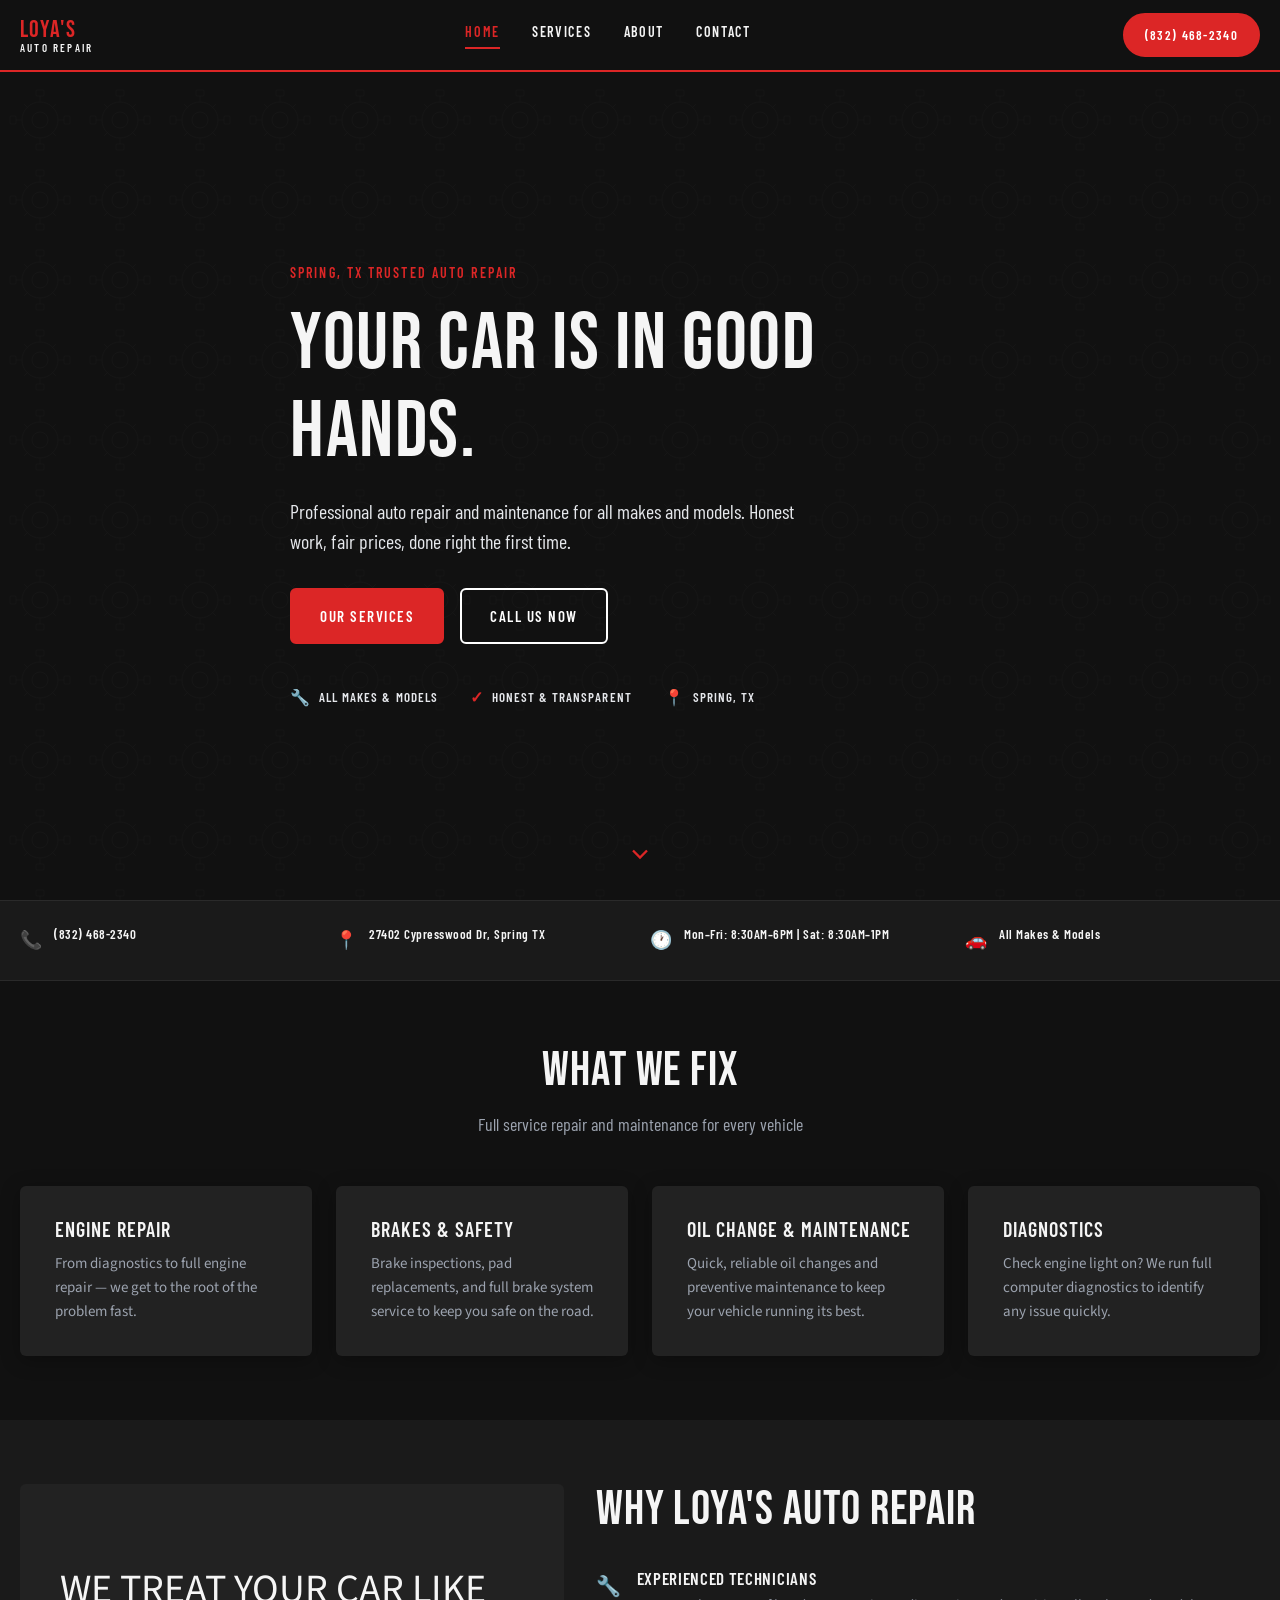
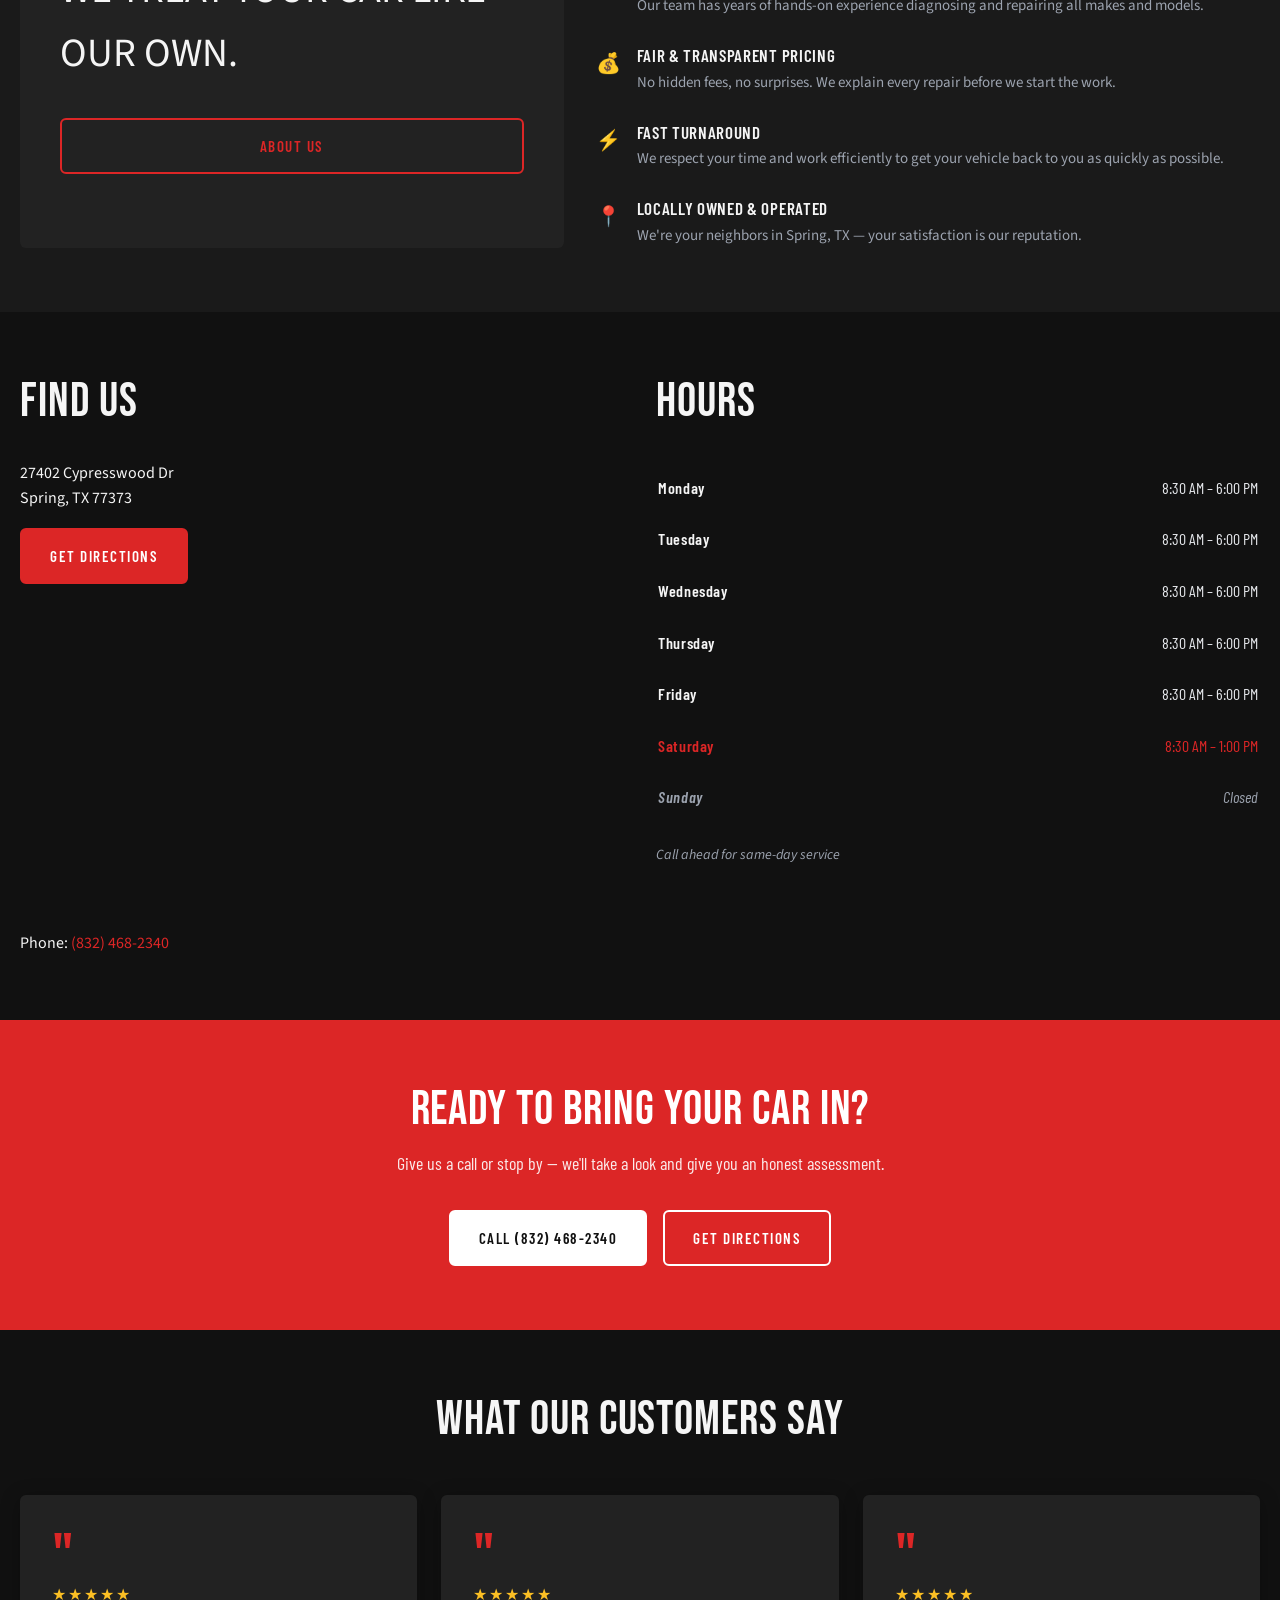
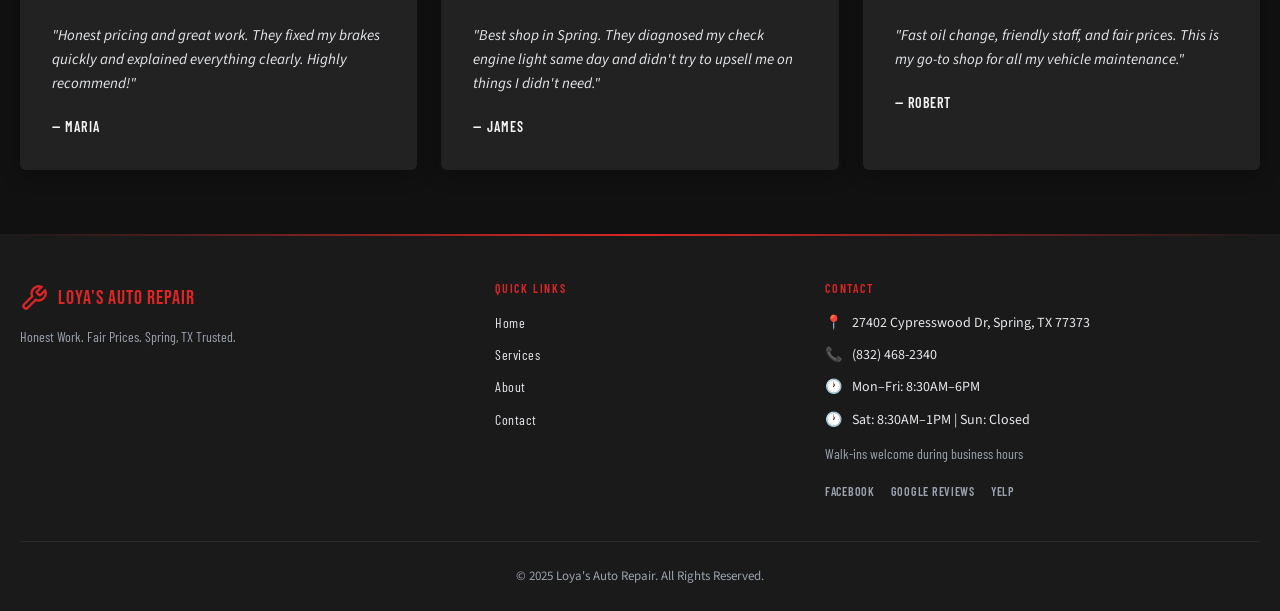
==== commit 59661856: "Refine UI and redesign services as expandable grid" ====
--- a/index.html
+++ b/index.html
@@ -17,9 +17,6 @@
   <header class="navbar" role="banner">
     <div class="navbar__inner">
       <a href="index.html" class="navbar__logo" aria-label="Loya's Auto Repair — Home">
-        <svg class="navbar__logo-icon" viewBox="0 0 24 24" fill="none" stroke="currentColor" stroke-width="2" aria-hidden="true">
-          <path d="M14.7 6.3a1 1 0 000 1.4l1.6 1.6a1 1 0 001.4 0l3.77-3.77a6 6 0 01-7.94 7.94l-6.91 6.91a2.12 2.12 0 01-3-3l6.91-6.91a6 6 0 017.94-7.94l-3.76 3.76z"/>
-        </svg>
         <div class="navbar__logo-text">
           <span class="navbar__logo-name">LOYA'S</span>
           <span class="navbar__logo-tag">Auto Repair</span>
@@ -113,37 +110,18 @@
         </div>
         <div class="cards-grid cards-grid--4">
           <article class="card animate-on-scroll" data-delay="1">
-            <svg class="card__icon" viewBox="0 0 48 48" fill="none" stroke="currentColor" stroke-width="2" aria-hidden="true">
-              <rect x="8" y="16" width="32" height="24" rx="2"/>
-              <path d="M16 16V12a8 8 0 0116 0v4"/>
-              <circle cx="18" cy="28" r="3"/><circle cx="30" cy="28" r="3"/>
-              <path d="M14 36h20"/>
-            </svg>
             <h3 class="card__title">Engine Repair</h3>
             <p class="card__text">From diagnostics to full engine repair — we get to the root of the problem fast.</p>
           </article>
           <article class="card animate-on-scroll" data-delay="2">
-            <svg class="card__icon" viewBox="0 0 48 48" fill="none" stroke="currentColor" stroke-width="2" aria-hidden="true">
-              <circle cx="24" cy="24" r="14"/>
-              <circle cx="24" cy="24" r="6"/>
-              <path d="M24 10v4M24 34v4M10 24h4M34 24h4"/>
-            </svg>
             <h3 class="card__title">Brakes &amp; Safety</h3>
             <p class="card__text">Brake inspections, pad replacements, and full brake system service to keep you safe on the road.</p>
           </article>
           <article class="card animate-on-scroll" data-delay="3">
-            <svg class="card__icon" viewBox="0 0 48 48" fill="none" stroke="currentColor" stroke-width="2" aria-hidden="true">
-              <path d="M24 8c-8 12-12 20-12 28a12 12 0 0024 0c0-8-4-16-12-28z"/>
-            </svg>
             <h3 class="card__title">Oil Change &amp; Maintenance</h3>
             <p class="card__text">Quick, reliable oil changes and preventive maintenance to keep your vehicle running its best.</p>
           </article>
           <article class="card animate-on-scroll" data-delay="4">
-            <svg class="card__icon" viewBox="0 0 48 48" fill="none" stroke="currentColor" stroke-width="2" aria-hidden="true">
-              <rect x="6" y="10" width="36" height="28" rx="2"/>
-              <path d="M14 22h8M14 28h12"/>
-              <circle cx="36" cy="18" r="2" fill="currentColor"/>
-            </svg>
             <h3 class="card__title">Diagnostics</h3>
             <p class="card__text">Check engine light on? We run full computer diagnostics to identify any issue quickly.</p>
           </article>
@@ -156,11 +134,7 @@
       <div class="container">
         <div class="split split--45-55">
           <div class="split__panel split__panel--dark animate-on-scroll">
-            <svg class="split__wrench-bg" viewBox="0 0 24 24" fill="none" stroke="currentColor" stroke-width="1" aria-hidden="true">
-              <path d="M14.7 6.3a1 1 0 000 1.4l1.6 1.6a1 1 0 001.4 0l3.77-3.77a6 6 0 01-7.94 7.94l-6.91 6.91a2.12 2.12 0 01-3-3l6.91-6.91a6 6 0 017.94-7.94l-3.76 3.76z"/>
-            </svg>
-            <blockquote class="split__quote">WE TREAT YOUR CAR LIKE OUR OWN.</blockquote>
-            <div class="split__accent-line" aria-hidden="true"></div>
+            <blockquote class="split__quote">WE TREAT YOUR CAR LIKE OUR&nbsp;OWN.</blockquote>
             <a href="about.html" class="btn btn--outline-red">About Us</a>
           </div>
           <div class="animate-on-scroll" data-delay="2">
--- a/style.css
+++ b/style.css
@@ -654,7 +654,7 @@
   font-size: clamp(1.75rem, 4vw, 2.5rem);
   position: relative;
   z-index: 1;
-  margin-bottom: 1rem;
+  margin-bottom: 2rem;
 }
 
 .split__accent-line {
@@ -847,39 +847,110 @@
 }
 
 /* --------------------------------------------------------------------------
-   Services Page — Alternating Rows
-   -------------------------------------------------------------------------- */
-.service-row {
+   Services Page — Expandable Grid
+   -------------------------------------------------------------------------- */
+.services-grid {
   display: grid;
   grid-template-columns: 1fr;
   gap: 1rem;
-  padding: 2.5rem 0;
-  border-bottom: 1px solid var(--border);
-  align-items: start;
-}
-
-.service-row__number {
-  font-family: var(--font-display);
-  font-size: 3rem;
-  color: var(--accent);
-  line-height: 1;
-}
-
-.service-row__title {
-  font-family: var(--font-sub);
-  font-weight: 600;
-  font-size: 1.375rem;
+}
+
+.service-card {
+  background: var(--bg-card);
+  border-radius: var(--radius);
+  border: 1px solid var(--border);
+  overflow: hidden;
+  transition: border-color var(--transition), box-shadow var(--transition);
+}
+
+.service-card:hover {
+  border-color: rgba(220, 38, 38, 0.4);
+}
+
+.service-card.is-open {
+  border-color: var(--accent);
+  box-shadow: var(--shadow);
+  grid-column: 1 / -1;
+}
+
+.service-card__trigger {
+  display: flex;
+  align-items: center;
+  justify-content: space-between;
+  gap: 1rem;
+  width: 100%;
+  padding: 1.25rem 1.5rem;
+  background: none;
+  border: none;
+  cursor: pointer;
+  text-align: left;
+  color: var(--text-primary);
+}
+
+.service-card__trigger:hover {
+  color: var(--accent);
+}
+
+.service-card__title {
+  font-family: var(--font-sub);
+  font-weight: 600;
+  font-size: 1.0625rem;
   letter-spacing: 0.04em;
   text-transform: uppercase;
-  margin-bottom: 0.75rem;
-}
-
-.service-row__desc {
+  line-height: 1.3;
+}
+
+.service-card__chevron {
+  flex-shrink: 0;
+  width: 20px;
+  height: 20px;
+  color: var(--accent);
+  transition: transform var(--transition);
+}
+
+.service-card.is-open .service-card__chevron {
+  transform: rotate(180deg);
+}
+
+.service-card__panel {
+  display: grid;
+  grid-template-rows: 0fr;
+  transition: grid-template-rows 0.35s ease;
+}
+
+.service-card.is-open .service-card__panel {
+  grid-template-rows: 1fr;
+}
+
+.service-card__panel-inner {
+  overflow: hidden;
+}
+
+.service-card__content {
+  padding: 0 1.5rem 1.5rem;
+  border-top: 1px solid var(--border);
+  padding-top: 1.25rem;
+}
+
+.service-card__summary {
   color: var(--text-secondary);
   margin-bottom: 1rem;
-}
-
-.service-row__link {
+  font-size: 0.9375rem;
+}
+
+.service-card__list {
+  margin-bottom: 1.25rem;
+  padding-left: 1.25rem;
+}
+
+.service-card__list li {
+  color: var(--silver-light);
+  font-size: 0.9375rem;
+  margin-bottom: 0.5rem;
+  list-style: disc;
+}
+
+.service-card__link {
   font-family: var(--font-sub);
   font-weight: 600;
   font-size: 0.875rem;
@@ -889,24 +960,28 @@
   transition: color var(--transition);
 }
 
-.service-row__link:hover {
+.service-card__link:hover {
   color: var(--accent-hover);
 }
 
+.services-hint {
+  font-family: var(--font-sub);
+  font-size: 0.875rem;
+  letter-spacing: 0.04em;
+  color: var(--text-secondary);
+  text-align: center;
+  margin-bottom: 2rem;
+}
+
 @media (min-width: 768px) {
-  .service-row {
-    grid-template-columns: 80px 1fr;
-    gap: 2rem;
-  }
-
-  .service-row--right .service-row__number {
-    order: 2;
-    text-align: right;
-  }
-
-  .service-row--right .service-row__content {
-    order: 1;
-    text-align: right;
+  .services-grid {
+    grid-template-columns: repeat(2, 1fr);
+  }
+}
+
+@media (min-width: 1024px) {
+  .services-grid {
+    grid-template-columns: repeat(3, 1fr);
   }
 }
 
